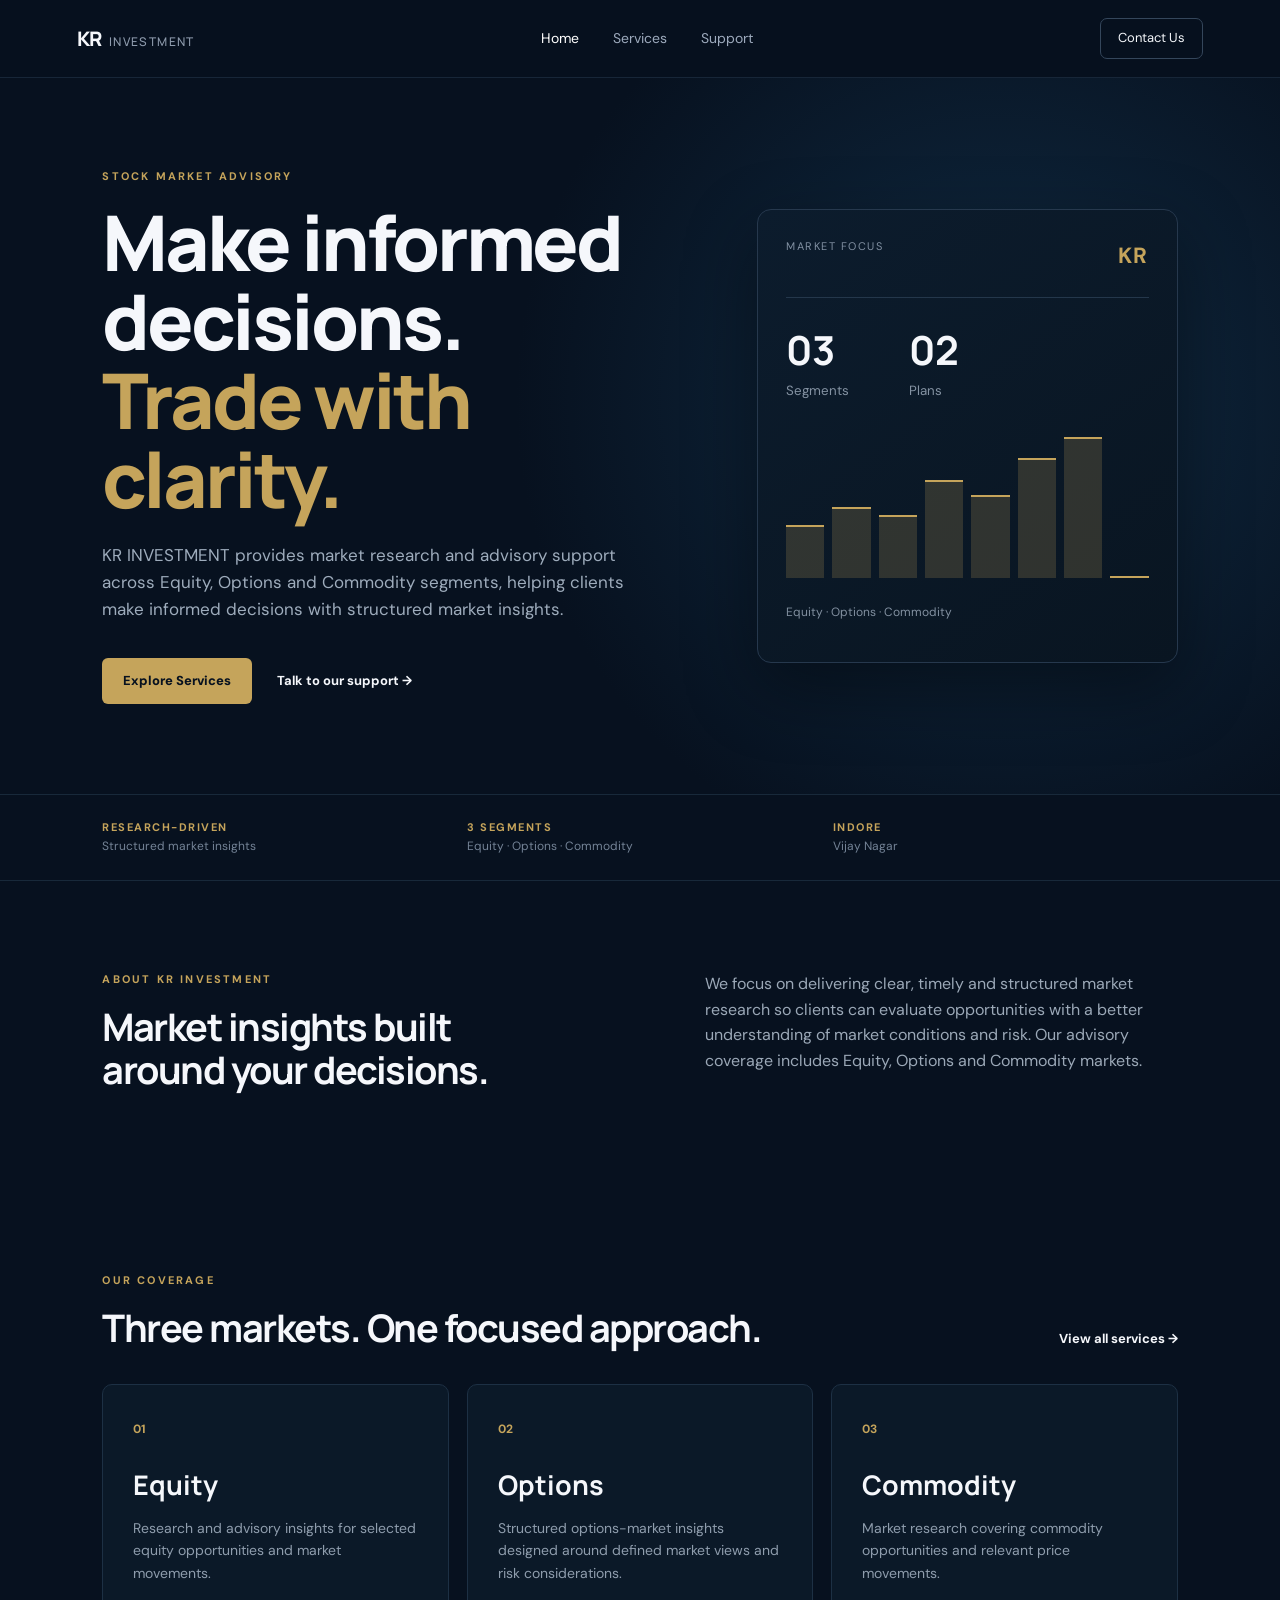
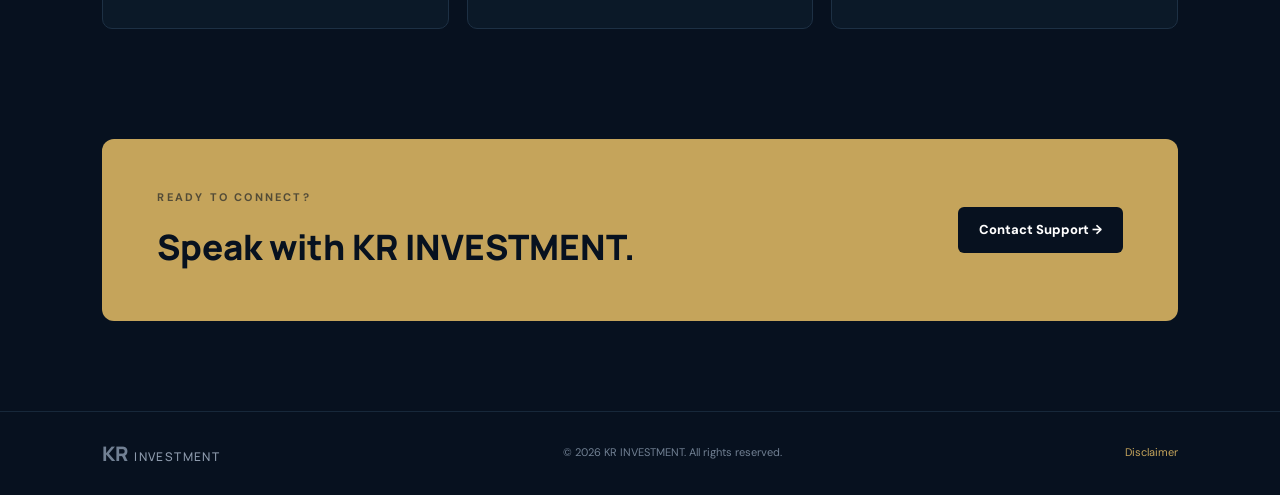
==== index.html @ 2073f90f "d" ====
<!DOCTYPE html>
<html lang="en">
<head>
<meta charset="UTF-8">
<meta name="viewport" content="width=device-width,initial-scale=1">
<title>KR INVESTMENT | Stock Market Advisory</title>
<meta name="description" content="KR INVESTMENT provides research-based stock market advisory services across Equity, Options and Commodity segments.">
<link rel="stylesheet" href="style.css">
</head>
<body>
<header class="nav">
  <a class="logo" href="index.html">KR <span>INVESTMENT</span></a>
  <nav><a class="active" href="index.html">Home</a><a href="services.html">Services</a><a href="support.html">Support</a></nav>
  <a class="nav-btn" href="support.html">Contact Us</a>
</header>

<main>
<section class="hero">
  <div class="hero-copy">
    <div class="eyebrow">STOCK MARKET ADVISORY</div>
    <h1>Make informed decisions.<br><em>Trade with clarity.</em></h1>
    <p>KR INVESTMENT provides market research and advisory support across Equity, Options and Commodity segments, helping clients make informed decisions with structured market insights.</p>
    <div class="hero-actions"><a class="btn" href="services.html">Explore Services</a><a class="text-link" href="support.html">Talk to our support →</a></div>
  </div>
  <div class="market-card">
    <div class="card-top"><span>MARKET FOCUS</span><b>KR</b></div>
    <div class="line"></div>
    <div class="stats"><div><strong>03</strong><small>Segments</small></div><div><strong>02</strong><small>Plans</small></div></div>
    <div class="mini-bars"><i></i><i></i><i></i><i></i><i></i><i></i><i></i><i></i></div>
    <p>Equity · Options · Commodity</p>
  </div>
</section>

<section class="trust">
  <div><b>RESEARCH-DRIVEN</b><span>Structured market insights</span></div>
  <div><b>3 SEGMENTS</b><span>Equity · Options · Commodity</span></div>
  <div><b>INDORE</b><span>Vijay Nagar</span></div>
</section>

<section class="intro section">
  <div><div class="eyebrow">ABOUT KR INVESTMENT</div><h2>Market insights built around your decisions.</h2></div>
  <p>We focus on delivering clear, timely and structured market research so clients can evaluate opportunities with a better understanding of market conditions and risk. Our advisory coverage includes Equity, Options and Commodity markets.</p>
</section>

<section class="segments section">
  <div class="section-head"><div><div class="eyebrow">OUR COVERAGE</div><h2>Three markets. One focused approach.</h2></div><a href="services.html" class="text-link">View all services →</a></div>
  <div class="grid3">
    <article><span>01</span><h3>Equity</h3><p>Research and advisory insights for selected equity opportunities and market movements.</p></article>
    <article><span>02</span><h3>Options</h3><p>Structured options-market insights designed around defined market views and risk considerations.</p></article>
    <article><span>03</span><h3>Commodity</h3><p>Market research covering commodity opportunities and relevant price movements.</p></article>
  </div>
</section>

<section class="cta"><div><div class="eyebrow">READY TO CONNECT?</div><h2>Speak with KR INVESTMENT.</h2></div><a class="btn light" href="support.html">Contact Support →</a></section>
</main>
<footer><div class="logo">KR <span>INVESTMENT</span></div><p>© 2026 KR INVESTMENT. All rights reserved.</p><a href="support.html#disclaimer">Disclaimer</a></footer>
</body></html>
---- style.css ----
@import url('https://fonts.googleapis.com/css2?family=DM+Sans:wght@400;500;600;700&family=Manrope:wght@500;600;700;800&display=swap');
*{box-sizing:border-box}html{scroll-behavior:smooth}body{margin:0;background:#07111f;color:#f5f7fb;font-family:'DM Sans',Arial,sans-serif;line-height:1.6}a{color:inherit;text-decoration:none}.nav{height:78px;display:flex;align-items:center;justify-content:space-between;padding:0 6%;border-bottom:1px solid #172638;background:#07111ff2;position:sticky;top:0;z-index:10;backdrop-filter:blur(12px)}.logo{font:800 20px Manrope;letter-spacing:-.7px}.logo span{font-weight:500;color:#8e9bad;margin-left:4px;font-size:12px;letter-spacing:1.4px}nav{display:flex;gap:34px}nav a{font-size:14px;color:#9daabd}nav a:hover,nav a.active{color:#fff}.nav-btn{border:1px solid #34465b;border-radius:7px;padding:9px 17px;font-size:13px}.hero{min-height:650px;padding:90px 8%;display:grid;grid-template-columns:1.15fr .85fr;gap:8%;align-items:center;background:radial-gradient(circle at 78% 45%,#102b43 0,#07111f 45%)}.eyebrow{font-size:11px;letter-spacing:2.2px;font-weight:700;color:#c5a45b;margin-bottom:16px}.hero h1,.page-hero h1{font:800 clamp(42px,6vw,78px)/1.03 Manrope;letter-spacing:-3px;margin:0 0 24px}.hero h1 em,.page-hero h1 em{font-style:normal;color:#c5a45b}.hero p,.page-hero p{max-width:650px;color:#9eacbc;font-size:17px}.hero-actions{display:flex;gap:25px;align-items:center;margin-top:34px}.btn{display:inline-block;background:#c5a45b;color:#07111f;font-weight:800;border-radius:6px;padding:13px 21px;font-size:13px}.text-link{font-size:13px;font-weight:700}.market-card{border:1px solid #26384d;background:linear-gradient(145deg,#0c1c2d,#091521);border-radius:14px;padding:28px;box-shadow:0 25px 70px #0006}.card-top{display:flex;justify-content:space-between;color:#8190a2;font-size:11px;letter-spacing:1.5px}.card-top b{color:#c5a45b;font-size:22px}.line{height:1px;background:#24374b;margin:24px 0}.stats{display:flex;gap:60px}.stats strong{display:block;font:700 40px Manrope}.stats small{color:#8492a2}.mini-bars{height:150px;display:flex;align-items:end;gap:8px;margin:25px 0}.mini-bars i{display:block;width:11%;background:#c5a45b33;border-top:2px solid #c5a45b}.mini-bars i:nth-child(1){height:35%}.mini-bars i:nth-child(2){height:47%}.mini-bars i:nth-child(3){height:42%}.mini-bars i:nth-child(4){height:65%}.mini-bars i:nth-child(5){height:55%}.mini-bars i:nth-child(6){height:80%}.mini-bars i:nth-child(7){height:94%}.market-card>p{color:#8290a0;font-size:12px}.trust{display:grid;grid-template-columns:repeat(3,1fr);border-top:1px solid #18293a;border-bottom:1px solid #18293a;padding:24px 8%;gap:20px}.trust div{display:flex;flex-direction:column}.trust b{font-size:11px;letter-spacing:1.5px;color:#c5a45b}.trust span{font-size:12px;color:#748396}.section{padding:90px 8%}.intro{display:grid;grid-template-columns:1fr 1fr;gap:12%;align-items:start}.intro h2,.section h2{font:700 38px/1.15 Manrope;letter-spacing:-1.5px;margin:0}.intro p{color:#9ba8b7;font-size:16px;margin:0}.section-head{display:flex;justify-content:space-between;align-items:end;margin-bottom:35px}.grid3{display:grid;grid-template-columns:repeat(3,1fr);gap:18px}.grid3 article{background:#0b1928;border:1px solid #1d3044;border-radius:10px;padding:30px;min-height:230px}.grid3 article span,.num{color:#c5a45b;font-size:12px;font-weight:700}.grid3 h3{font:700 27px Manrope;margin:25px 0 10px}.grid3 p,li{color:#8f9dad;font-size:14px}.cta{margin:20px 8% 90px;padding:50px 55px;border-radius:12px;background:#c5a45b;color:#07111f;display:flex;align-items:center;justify-content:space-between}.cta .eyebrow{color:#07111f99}.cta h2{margin:0;font:800 35px Manrope}.btn.light{background:#07111f;color:#fff}.page-hero{padding:90px 8% 75px;border-bottom:1px solid #17283a}.page-hero h1{font-size:65px}.service-cards article{min-height:320px}.service-cards h2{margin-top:20px}.service-cards ul{padding-left:18px}.plans{background:#091725}.plans>h2{margin-bottom:10px}.muted{color:#7f8e9f;max-width:650px}.plan-grid{display:grid;grid-template-columns:1fr 1fr;gap:20px;margin-top:35px}.plan{border:1px solid #26384d;background:#0b1928;border-radius:10px;padding:35px;display:flex;flex-direction:column}.plan.featured{border-color:#c5a45b}.tag{font-size:10px;letter-spacing:2px;color:#c5a45b;font-weight:800}.plan h3{font:800 42px Manrope;margin:18px 0 5px}.plan p{color:#8f9dad;min-height:48px}.divider{height:1px;background:#233548;margin:22px 0}.plan small{color:#8190a0;margin:6px 0 25px}.plan .btn{align-self:flex-start}.notice{margin:0 8% 80px;padding:18px 22px;border-left:3px solid #c5a45b;background:#0b1928;color:#8997a8;font-size:13px}.notice b{color:#fff}.support-grid{display:grid;grid-template-columns:1fr 1fr;gap:20px}.contact-box,.map-box{background:#0b1928;border:1px solid #203348;border-radius:12px;padding:38px}.contact-box h2{font-size:32px;margin-bottom:30px}.contact-item{border-top:1px solid #203348;padding:18px 0}.contact-item span{font-size:10px;letter-spacing:1.8px;color:#c5a45b;font-weight:700}.contact-item a,.contact-item p{font-size:16px;margin:5px 0 0}.map-box{min-height:330px;background:radial-gradient(circle at 50% 40%,#15314b,#0b1928)}.map-pin{height:60px;width:60px;border-radius:50%;display:grid;place-items:center;background:#c5a45b;color:#07111f;font-weight:800;margin-bottom:50px}.map-box h3{font:700 26px Manrope;margin:0}.map-box p{color:#8493a3}.map-box>a{color:#c5a45b;font-weight:700;font-size:13px}.disclaimer{border-top:1px solid #1a2c3e}.disclaimer h2{margin-bottom:25px}.disclaimer p{max-width:900px;color:#8d9aaa;font-size:13px}footer{border-top:1px solid #17283a;padding:28px 8%;display:flex;align-items:center;gap:30px;color:#718093;font-size:11px}footer p{margin:auto}footer>a{color:#c5a45b}
@media(max-width:800px){.nav{padding:0 5%;height:70px}.nav nav{gap:14px}.nav-btn{display:none}.hero{grid-template-columns:1fr;padding:65px 6%;min-height:auto}.market-card{margin-top:20px}.hero h1,.page-hero h1{font-size:45px;letter-spacing:-2px}.trust,.intro,.grid3,.plan-grid,.support-grid{grid-template-columns:1fr}.section{padding:65px 6%}.trust{padding:20px 6%;gap:18px}.section-head{display:block}.section-head .text-link{display:inline-block;margin-top:18px}.cta{margin:10px 6% 65px;padding:35px 28px;display:block}.cta h2{font-size:27px;margin-bottom:22px}.page-hero{padding:65px 6%}.service-cards article{min-height:auto}footer{padding:25px 6%;display:block}footer p{margin:12px 0}.logo{font-size:17px}nav a{font-size:12px}}
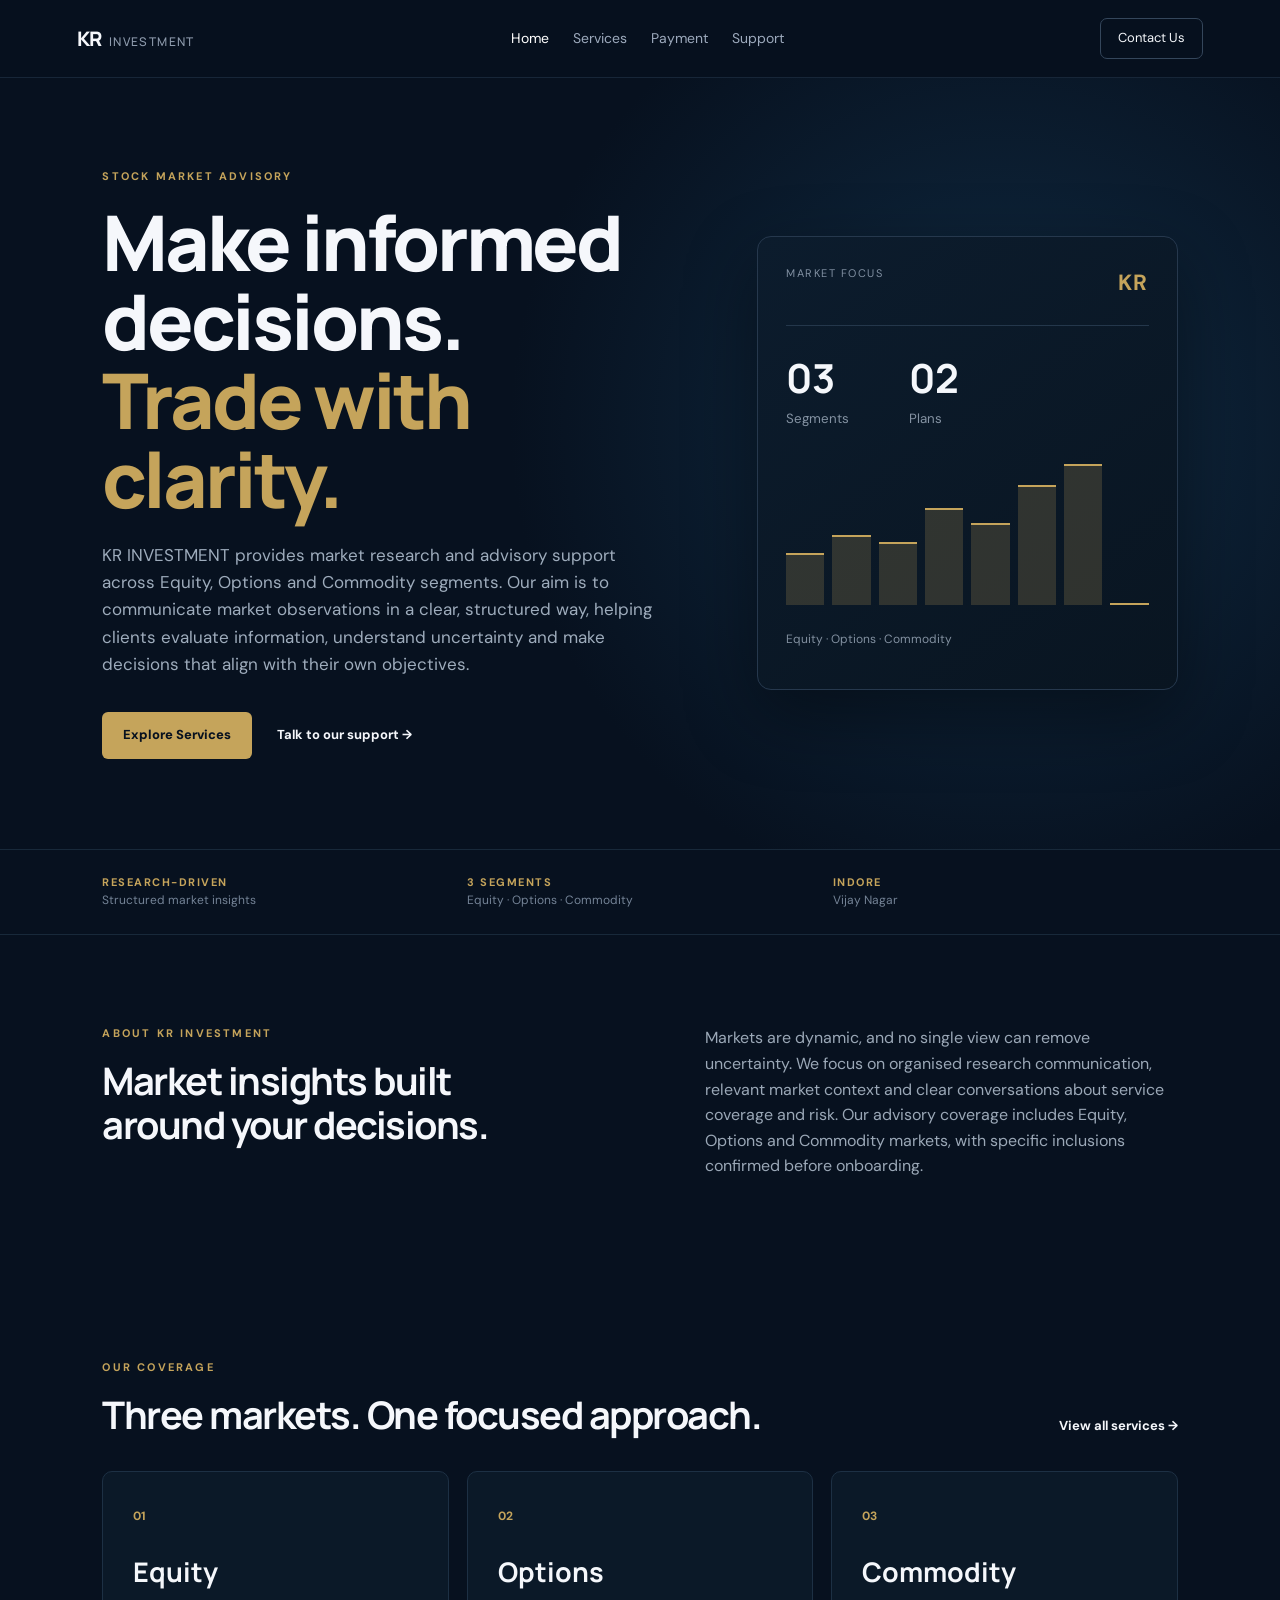
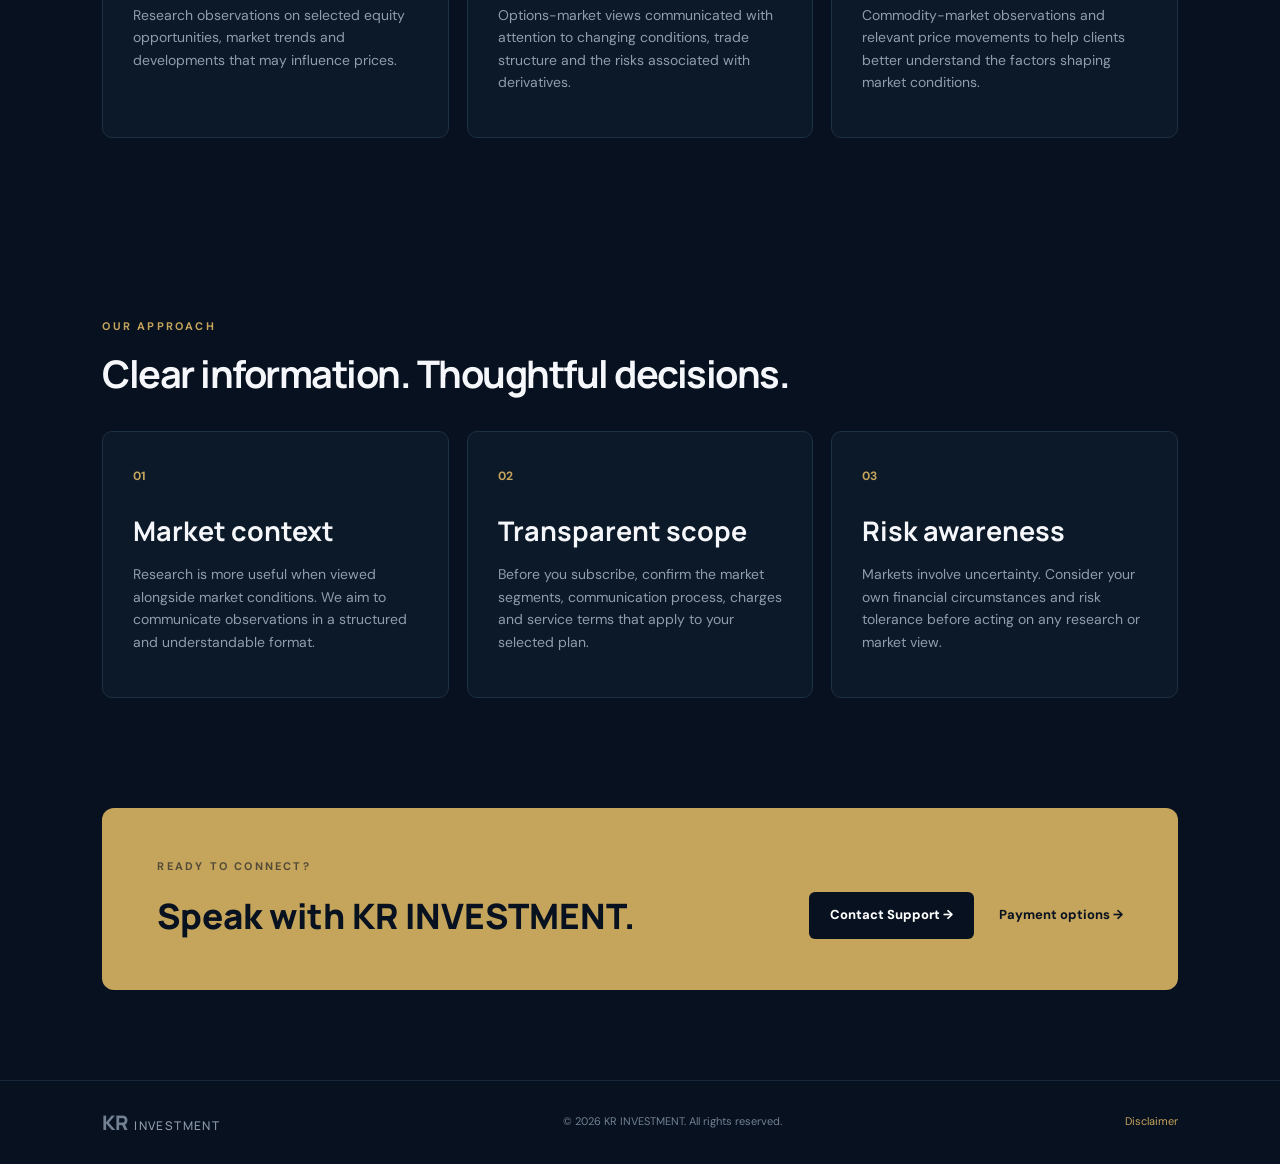
==== commit db77dd0d: "d" ====
--- a/index.html
+++ b/index.html
@@ -10,7 +10,7 @@
 <body>
 <header class="nav">
   <a class="logo" href="index.html">KR <span>INVESTMENT</span></a>
-  <nav><a class="active" href="index.html">Home</a><a href="services.html">Services</a><a href="support.html">Support</a></nav>
+  <nav><a class="active" href="index.html">Home</a><a href="services.html">Services</a><a href="payment.html">Payment</a><a href="support.html">Support</a></nav>
   <a class="nav-btn" href="support.html">Contact Us</a>
 </header>
 
@@ -19,7 +19,7 @@
   <div class="hero-copy">
     <div class="eyebrow">STOCK MARKET ADVISORY</div>
     <h1>Make informed decisions.<br><em>Trade with clarity.</em></h1>
-    <p>KR INVESTMENT provides market research and advisory support across Equity, Options and Commodity segments, helping clients make informed decisions with structured market insights.</p>
+    <p>KR INVESTMENT provides market research and advisory support across Equity, Options and Commodity segments. Our aim is to communicate market observations in a clear, structured way, helping clients evaluate information, understand uncertainty and make decisions that align with their own objectives.</p>
     <div class="hero-actions"><a class="btn" href="services.html">Explore Services</a><a class="text-link" href="support.html">Talk to our support →</a></div>
   </div>
   <div class="market-card">
@@ -39,19 +39,28 @@
 
 <section class="intro section">
   <div><div class="eyebrow">ABOUT KR INVESTMENT</div><h2>Market insights built around your decisions.</h2></div>
-  <p>We focus on delivering clear, timely and structured market research so clients can evaluate opportunities with a better understanding of market conditions and risk. Our advisory coverage includes Equity, Options and Commodity markets.</p>
+  <p>Markets are dynamic, and no single view can remove uncertainty. We focus on organised research communication, relevant market context and clear conversations about service coverage and risk. Our advisory coverage includes Equity, Options and Commodity markets, with specific inclusions confirmed before onboarding.</p>
 </section>
 
 <section class="segments section">
   <div class="section-head"><div><div class="eyebrow">OUR COVERAGE</div><h2>Three markets. One focused approach.</h2></div><a href="services.html" class="text-link">View all services →</a></div>
   <div class="grid3">
-    <article><span>01</span><h3>Equity</h3><p>Research and advisory insights for selected equity opportunities and market movements.</p></article>
-    <article><span>02</span><h3>Options</h3><p>Structured options-market insights designed around defined market views and risk considerations.</p></article>
-    <article><span>03</span><h3>Commodity</h3><p>Market research covering commodity opportunities and relevant price movements.</p></article>
+    <article><span>01</span><h3>Equity</h3><p>Research observations on selected equity opportunities, market trends and developments that may influence prices.</p></article>
+    <article><span>02</span><h3>Options</h3><p>Options-market views communicated with attention to changing conditions, trade structure and the risks associated with derivatives.</p></article>
+    <article><span>03</span><h3>Commodity</h3><p>Commodity-market observations and relevant price movements to help clients better understand the factors shaping market conditions.</p></article>
   </div>
 </section>
 
-<section class="cta"><div><div class="eyebrow">READY TO CONNECT?</div><h2>Speak with KR INVESTMENT.</h2></div><a class="btn light" href="support.html">Contact Support →</a></section>
+<section class="section">
+  <div class="section-head"><div><div class="eyebrow">OUR APPROACH</div><h2>Clear information. Thoughtful decisions.</h2></div></div>
+  <div class="grid3">
+    <article><span>01</span><h3>Market context</h3><p>Research is more useful when viewed alongside market conditions. We aim to communicate observations in a structured and understandable format.</p></article>
+    <article><span>02</span><h3>Transparent scope</h3><p>Before you subscribe, confirm the market segments, communication process, charges and service terms that apply to your selected plan.</p></article>
+    <article><span>03</span><h3>Risk awareness</h3><p>Markets involve uncertainty. Consider your own financial circumstances and risk tolerance before acting on any research or market view.</p></article>
+  </div>
+</section>
+
+<section class="cta"><div><div class="eyebrow">READY TO CONNECT?</div><h2>Speak with KR INVESTMENT.</h2></div><div class="hero-actions"><a class="btn light" href="support.html">Contact Support →</a><a class="text-link" href="payment.html">Payment options →</a></div></section>
 </main>
 <footer><div class="logo">KR <span>INVESTMENT</span></div><p>© 2026 KR INVESTMENT. All rights reserved.</p><a href="support.html#disclaimer">Disclaimer</a></footer>
 </body></html>
--- a/style.css
+++ b/style.css
@@ -1,3 +1,8 @@
 @import url('https://fonts.googleapis.com/css2?family=DM+Sans:wght@400;500;600;700&family=Manrope:wght@500;600;700;800&display=swap');
 *{box-sizing:border-box}html{scroll-behavior:smooth}body{margin:0;background:#07111f;color:#f5f7fb;font-family:'DM Sans',Arial,sans-serif;line-height:1.6}a{color:inherit;text-decoration:none}.nav{height:78px;display:flex;align-items:center;justify-content:space-between;padding:0 6%;border-bottom:1px solid #172638;background:#07111ff2;position:sticky;top:0;z-index:10;backdrop-filter:blur(12px)}.logo{font:800 20px Manrope;letter-spacing:-.7px}.logo span{font-weight:500;color:#8e9bad;margin-left:4px;font-size:12px;letter-spacing:1.4px}nav{display:flex;gap:34px}nav a{font-size:14px;color:#9daabd}nav a:hover,nav a.active{color:#fff}.nav-btn{border:1px solid #34465b;border-radius:7px;padding:9px 17px;font-size:13px}.hero{min-height:650px;padding:90px 8%;display:grid;grid-template-columns:1.15fr .85fr;gap:8%;align-items:center;background:radial-gradient(circle at 78% 45%,#102b43 0,#07111f 45%)}.eyebrow{font-size:11px;letter-spacing:2.2px;font-weight:700;color:#c5a45b;margin-bottom:16px}.hero h1,.page-hero h1{font:800 clamp(42px,6vw,78px)/1.03 Manrope;letter-spacing:-3px;margin:0 0 24px}.hero h1 em,.page-hero h1 em{font-style:normal;color:#c5a45b}.hero p,.page-hero p{max-width:650px;color:#9eacbc;font-size:17px}.hero-actions{display:flex;gap:25px;align-items:center;margin-top:34px}.btn{display:inline-block;background:#c5a45b;color:#07111f;font-weight:800;border-radius:6px;padding:13px 21px;font-size:13px}.text-link{font-size:13px;font-weight:700}.market-card{border:1px solid #26384d;background:linear-gradient(145deg,#0c1c2d,#091521);border-radius:14px;padding:28px;box-shadow:0 25px 70px #0006}.card-top{display:flex;justify-content:space-between;color:#8190a2;font-size:11px;letter-spacing:1.5px}.card-top b{color:#c5a45b;font-size:22px}.line{height:1px;background:#24374b;margin:24px 0}.stats{display:flex;gap:60px}.stats strong{display:block;font:700 40px Manrope}.stats small{color:#8492a2}.mini-bars{height:150px;display:flex;align-items:end;gap:8px;margin:25px 0}.mini-bars i{display:block;width:11%;background:#c5a45b33;border-top:2px solid #c5a45b}.mini-bars i:nth-child(1){height:35%}.mini-bars i:nth-child(2){height:47%}.mini-bars i:nth-child(3){height:42%}.mini-bars i:nth-child(4){height:65%}.mini-bars i:nth-child(5){height:55%}.mini-bars i:nth-child(6){height:80%}.mini-bars i:nth-child(7){height:94%}.market-card>p{color:#8290a0;font-size:12px}.trust{display:grid;grid-template-columns:repeat(3,1fr);border-top:1px solid #18293a;border-bottom:1px solid #18293a;padding:24px 8%;gap:20px}.trust div{display:flex;flex-direction:column}.trust b{font-size:11px;letter-spacing:1.5px;color:#c5a45b}.trust span{font-size:12px;color:#748396}.section{padding:90px 8%}.intro{display:grid;grid-template-columns:1fr 1fr;gap:12%;align-items:start}.intro h2,.section h2{font:700 38px/1.15 Manrope;letter-spacing:-1.5px;margin:0}.intro p{color:#9ba8b7;font-size:16px;margin:0}.section-head{display:flex;justify-content:space-between;align-items:end;margin-bottom:35px}.grid3{display:grid;grid-template-columns:repeat(3,1fr);gap:18px}.grid3 article{background:#0b1928;border:1px solid #1d3044;border-radius:10px;padding:30px;min-height:230px}.grid3 article span,.num{color:#c5a45b;font-size:12px;font-weight:700}.grid3 h3{font:700 27px Manrope;margin:25px 0 10px}.grid3 p,li{color:#8f9dad;font-size:14px}.cta{margin:20px 8% 90px;padding:50px 55px;border-radius:12px;background:#c5a45b;color:#07111f;display:flex;align-items:center;justify-content:space-between}.cta .eyebrow{color:#07111f99}.cta h2{margin:0;font:800 35px Manrope}.btn.light{background:#07111f;color:#fff}.page-hero{padding:90px 8% 75px;border-bottom:1px solid #17283a}.page-hero h1{font-size:65px}.service-cards article{min-height:320px}.service-cards h2{margin-top:20px}.service-cards ul{padding-left:18px}.plans{background:#091725}.plans>h2{margin-bottom:10px}.muted{color:#7f8e9f;max-width:650px}.plan-grid{display:grid;grid-template-columns:1fr 1fr;gap:20px;margin-top:35px}.plan{border:1px solid #26384d;background:#0b1928;border-radius:10px;padding:35px;display:flex;flex-direction:column}.plan.featured{border-color:#c5a45b}.tag{font-size:10px;letter-spacing:2px;color:#c5a45b;font-weight:800}.plan h3{font:800 42px Manrope;margin:18px 0 5px}.plan p{color:#8f9dad;min-height:48px}.divider{height:1px;background:#233548;margin:22px 0}.plan small{color:#8190a0;margin:6px 0 25px}.plan .btn{align-self:flex-start}.notice{margin:0 8% 80px;padding:18px 22px;border-left:3px solid #c5a45b;background:#0b1928;color:#8997a8;font-size:13px}.notice b{color:#fff}.support-grid{display:grid;grid-template-columns:1fr 1fr;gap:20px}.contact-box,.map-box{background:#0b1928;border:1px solid #203348;border-radius:12px;padding:38px}.contact-box h2{font-size:32px;margin-bottom:30px}.contact-item{border-top:1px solid #203348;padding:18px 0}.contact-item span{font-size:10px;letter-spacing:1.8px;color:#c5a45b;font-weight:700}.contact-item a,.contact-item p{font-size:16px;margin:5px 0 0}.map-box{min-height:330px;background:radial-gradient(circle at 50% 40%,#15314b,#0b1928)}.map-pin{height:60px;width:60px;border-radius:50%;display:grid;place-items:center;background:#c5a45b;color:#07111f;font-weight:800;margin-bottom:50px}.map-box h3{font:700 26px Manrope;margin:0}.map-box p{color:#8493a3}.map-box>a{color:#c5a45b;font-weight:700;font-size:13px}.disclaimer{border-top:1px solid #1a2c3e}.disclaimer h2{margin-bottom:25px}.disclaimer p{max-width:900px;color:#8d9aaa;font-size:13px}footer{border-top:1px solid #17283a;padding:28px 8%;display:flex;align-items:center;gap:30px;color:#718093;font-size:11px}footer p{margin:auto}footer>a{color:#c5a45b}
 @media(max-width:800px){.nav{padding:0 5%;height:70px}.nav nav{gap:14px}.nav-btn{display:none}.hero{grid-template-columns:1fr;padding:65px 6%;min-height:auto}.market-card{margin-top:20px}.hero h1,.page-hero h1{font-size:45px;letter-spacing:-2px}.trust,.intro,.grid3,.plan-grid,.support-grid{grid-template-columns:1fr}.section{padding:65px 6%}.trust{padding:20px 6%;gap:18px}.section-head{display:block}.section-head .text-link{display:inline-block;margin-top:18px}.cta{margin:10px 6% 65px;padding:35px 28px;display:block}.cta h2{font-size:27px;margin-bottom:22px}.page-hero{padding:65px 6%}.service-cards article{min-height:auto}footer{padding:25px 6%;display:block}footer p{margin:12px 0}.logo{font-size:17px}nav a{font-size:12px}}
+
+/* Expanded site navigation and content refinements */
+nav{gap:24px}
+@media(max-width:800px){.nav nav{gap:10px}.nav nav a{font-size:11px}}
+@media(max-width:520px){.nav{gap:7px}.nav nav{gap:7px}.nav nav a{font-size:10px}.logo span{font-size:10px;letter-spacing:.7px}.nav-btn{display:none}}
